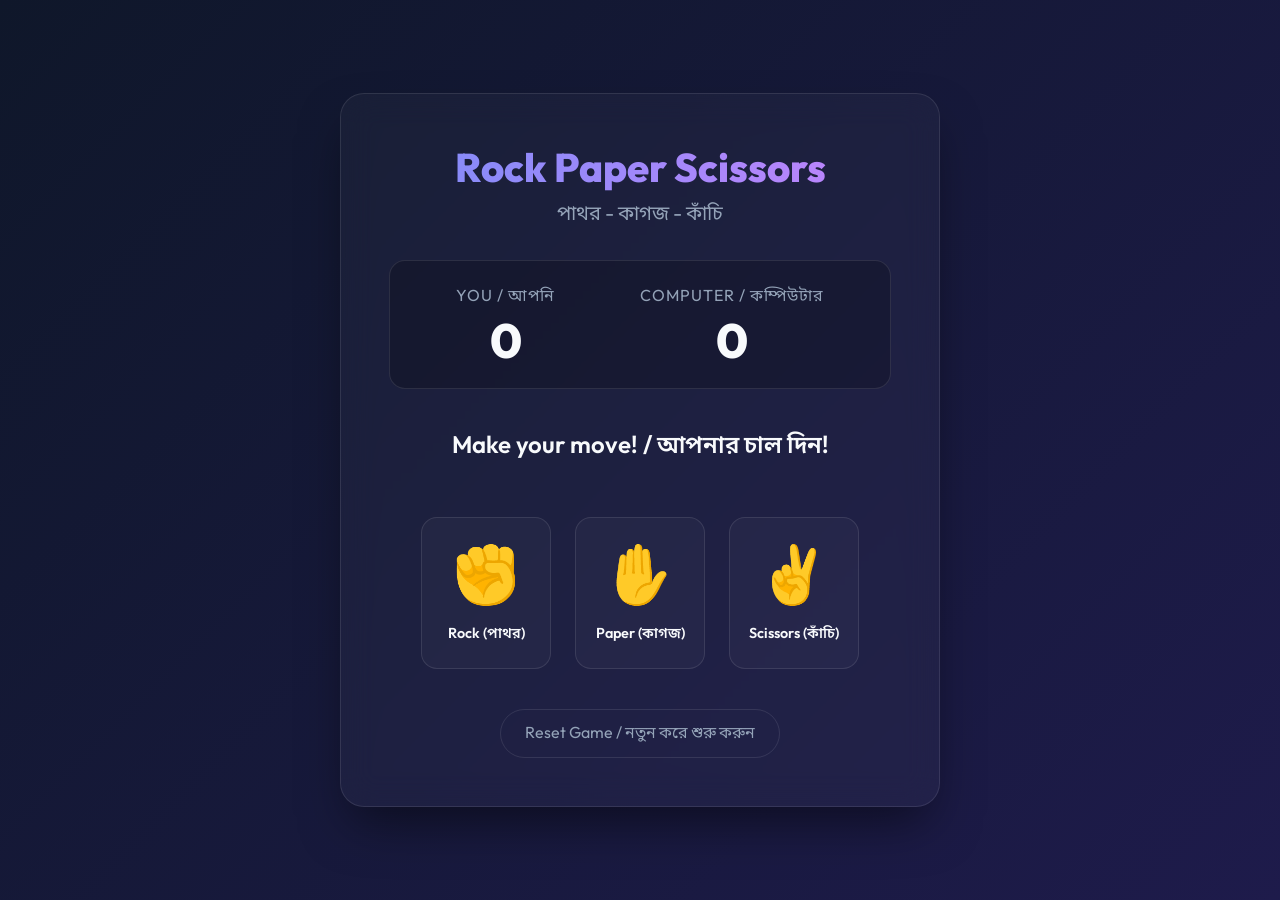
==== index.html @ bba8d2be "rock-paper-sessor" ====
<!DOCTYPE html>
<html lang="en">

<head>
    <meta charset="UTF-8">
    <meta name="viewport" content="width=device-width, initial-scale=1.0">
    <title>Rock Paper Scissors - পাথর কাগজ কাঁচি</title>
    <meta name="description" content="A beautiful and modern Rock Paper Scissors game with Bengali localization.">
    <link rel="preconnect" href="https://fonts.googleapis.com">
    <link rel="preconnect" href="https://fonts.gstatic.com" crossorigin>
    <link
        href="https://fonts.googleapis.com/css2?family=Outfit:wght@400;600;800&family=Noto+Sans+Bengali:wght@400;600;800&display=swap"
        rel="stylesheet">
    <link rel="stylesheet" href="style.css">
</head>

<body>
    <main class="game-container">
        <header>
            <h1>Rock Paper Scissors</h1>
            <h2 class="subtitle">পাথর - কাগজ - কাঁচি</h2>
        </header>

        <div class="scoreboard">
            <div class="score-card player-score">
                <span class="label">You / আপনি</span>
                <span class="score" id="player-score">0</span>
            </div>
            <div class="score-card computer-score">
                <span class="label">Computer / কম্পিউটার</span>
                <span class="score" id="computer-score">0</span>
            </div>
        </div>

        <div class="result-display" id="result-display">
            Make your move! / আপনার চাল দিন!
        </div>

        <div class="choices">
            <button class="choice-btn" id="rock" aria-label="Rock">
                <span class="emoji">✊</span>
                <span class="text">Rock (পাথর)</span>
            </button>
            <button class="choice-btn" id="paper" aria-label="Paper">
                <span class="emoji">✋</span>
                <span class="text">Paper (কাগজ)</span>
            </button>
            <button class="choice-btn" id="scissors" aria-label="Scissors">
                <span class="emoji">✌️</span>
                <span class="text">Scissors (কাঁচি)</span>
            </button>
        </div>

        <button id="reset-btn" class="reset-btn">Reset Game / নতুন করে শুরু করুন</button>
    </main>
    <script src="game.js"></script>
</body>

</html>
---- style.css ----
:root {
    --bg-gradient: linear-gradient(135deg, #0f172a 0%, #1e1b4b 100%);
    --glass-bg: rgba(255, 255, 255, 0.03);
    --glass-border: rgba(255, 255, 255, 0.1);
    --text-primary: #f8fafc;
    --text-secondary: #94a3b8;
    --accent-glow: 0 0 20px rgba(99, 102, 241, 0.4);
    --win-color: #4ade80;
    --lose-color: #f87171;
    --tie-color: #fbbf24;
}

* {
    margin: 0;
    padding: 0;
    box-sizing: border-box;
}

body {
    font-family: 'Outfit', 'Noto Sans Bengali', sans-serif;
    background: var(--bg-gradient);
    color: var(--text-primary);
    min-height: 100vh;
    display: flex;
    justify-content: center;
    align-items: center;
    overflow: hidden;
}

.game-container {
    background: var(--glass-bg);
    backdrop-filter: blur(16px);
    -webkit-backdrop-filter: blur(16px);
    border: 1px solid var(--glass-border);
    border-radius: 24px;
    padding: 3rem;
    width: 90%;
    max-width: 600px;
    text-align: center;
    box-shadow: 0 25px 50px -12px rgba(0, 0, 0, 0.5);
    animation: fadeIn 0.8s ease-out;
}

@keyframes fadeIn {
    from {
        opacity: 0;
        transform: translateY(20px);
    }

    to {
        opacity: 1;
        transform: translateY(0);
    }
}

header h1 {
    font-size: 2.5rem;
    font-weight: 800;
    margin-bottom: 0.5rem;
    background: linear-gradient(to right, #818cf8, #c084fc);
    -webkit-background-clip: text;
    -webkit-text-fill-color: transparent;
}

.subtitle {
    font-size: 1.25rem;
    color: var(--text-secondary);
    font-weight: 400;
    margin-bottom: 2rem;
}

.scoreboard {
    display: flex;
    justify-content: space-around;
    align-items: center;
    margin-bottom: 2.5rem;
    background: rgba(0, 0, 0, 0.2);
    padding: 1.5rem;
    border-radius: 16px;
    border: 1px solid var(--glass-border);
}

.score-card {
    display: flex;
    flex-direction: column;
    align-items: center;
    gap: 0.5rem;
}

.score-card .label {
    font-size: 1rem;
    color: var(--text-secondary);
    text-transform: uppercase;
    letter-spacing: 1px;
}

.score-card .score {
    font-size: 3rem;
    font-weight: 800;
    line-height: 1;
}

.result-display {
    font-size: 1.5rem;
    font-weight: 600;
    min-height: 3rem;
    margin-bottom: 2.5rem;
    transition: all 0.3s ease;
}

.choices {
    display: flex;
    justify-content: center;
    gap: 1.5rem;
    margin-bottom: 2.5rem;
    flex-wrap: wrap;
}

.choice-btn {
    background: var(--glass-bg);
    border: 1px solid var(--glass-border);
    border-radius: 16px;
    padding: 1.5rem 1rem;
    cursor: pointer;
    transition: all 0.3s cubic-bezier(0.4, 0, 0.2, 1);
    display: flex;
    flex-direction: column;
    align-items: center;
    gap: 1rem;
    width: 130px;
    color: var(--text-primary);
}

.choice-btn:hover {
    transform: translateY(-5px);
    background: rgba(255, 255, 255, 0.1);
    box-shadow: var(--accent-glow);
    border-color: rgba(99, 102, 241, 0.5);
}

.choice-btn:active {
    transform: translateY(0);
}

.choice-btn .emoji {
    font-size: 3.5rem;
    transition: transform 0.3s ease;
}

.choice-btn:hover .emoji {
    transform: scale(1.1) rotate(5deg);
}

.choice-btn .text {
    font-family: 'Outfit', 'Noto Sans Bengali', sans-serif;
    font-weight: 600;
    font-size: 0.9rem;
}

.reset-btn {
    background: transparent;
    border: 1px solid var(--glass-border);
    color: var(--text-secondary);
    padding: 0.75rem 1.5rem;
    border-radius: 999px;
    font-family: inherit;
    font-size: 1rem;
    cursor: pointer;
    transition: all 0.2s ease;
}

.reset-btn:hover {
    background: rgba(255, 255, 255, 0.1);
    color: var(--text-primary);
}

/* Dynamic Classes applied via JS */
.win {
    color: var(--win-color);
    text-shadow: 0 0 10px rgba(74, 222, 128, 0.4);
    transform: scale(1.05);
}

.lose {
    color: var(--lose-color);
    text-shadow: 0 0 10px rgba(248, 113, 113, 0.4);
    transform: scale(1.05);
}

.tie {
    color: var(--tie-color);
    text-shadow: 0 0 10px rgba(251, 191, 36, 0.4);
    transform: scale(1.05);
}

@media (max-width: 480px) {
    .game-container {
        padding: 2rem 1.5rem;
    }

    header h1 {
        font-size: 2rem;
    }

    .choices {
        gap: 1rem;
    }

    .choice-btn {
        width: 100px;
        padding: 1rem 0.5rem;
    }

    .choice-btn .emoji {
        font-size: 2.5rem;
    }

    .score-card .score {
        font-size: 2.5rem;
    }
}
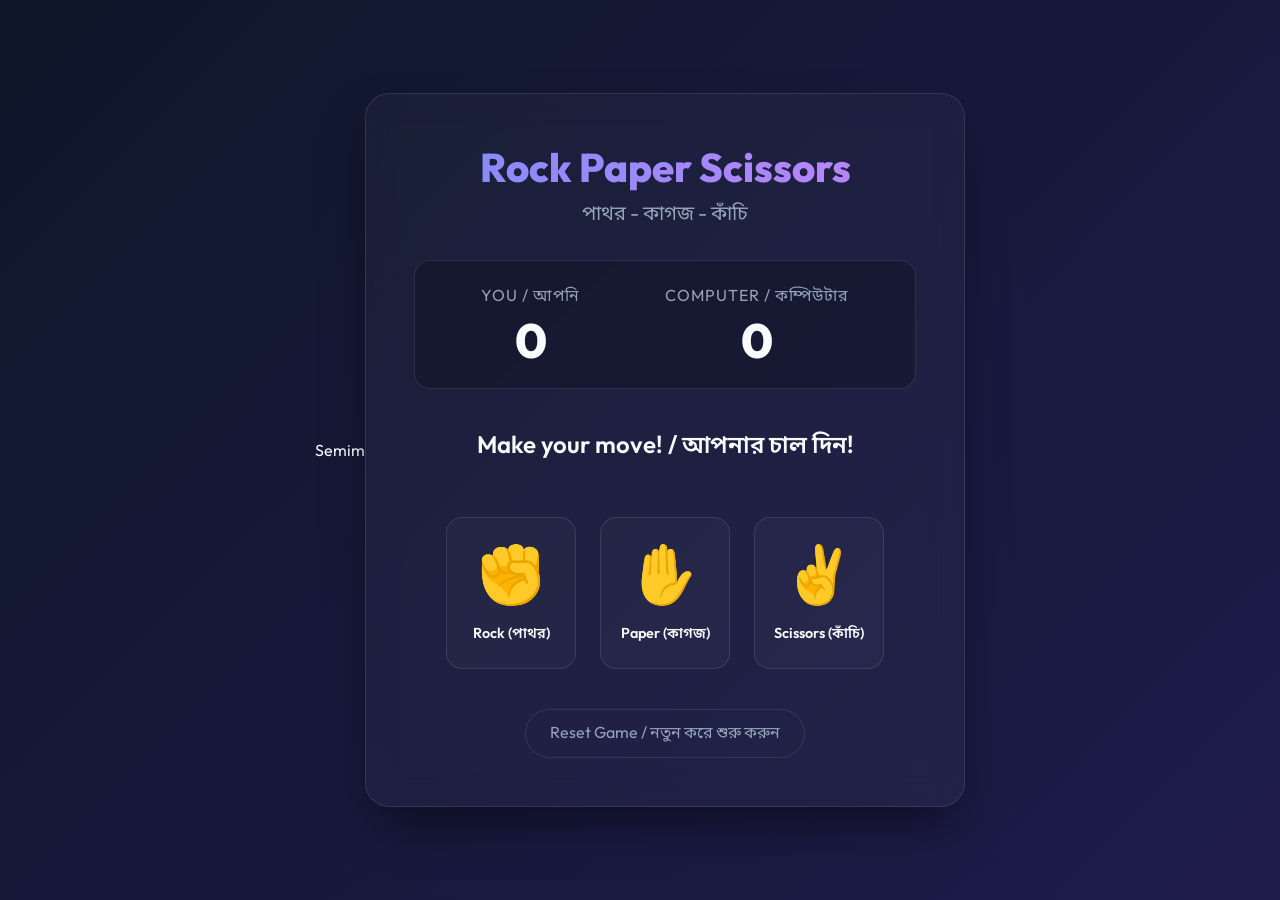
==== commit af88a9a0: "update p tag" ====
--- a/index.html
+++ b/index.html
@@ -8,6 +8,7 @@
     <meta name="description" content="A beautiful and modern Rock Paper Scissors game with Bengali localization.">
     <link rel="preconnect" href="https://fonts.googleapis.com">
     <link rel="preconnect" href="https://fonts.gstatic.com" crossorigin>
+    <p>Semim</p>
     <link
         href="https://fonts.googleapis.com/css2?family=Outfit:wght@400;600;800&family=Noto+Sans+Bengali:wght@400;600;800&display=swap"
         rel="stylesheet">
